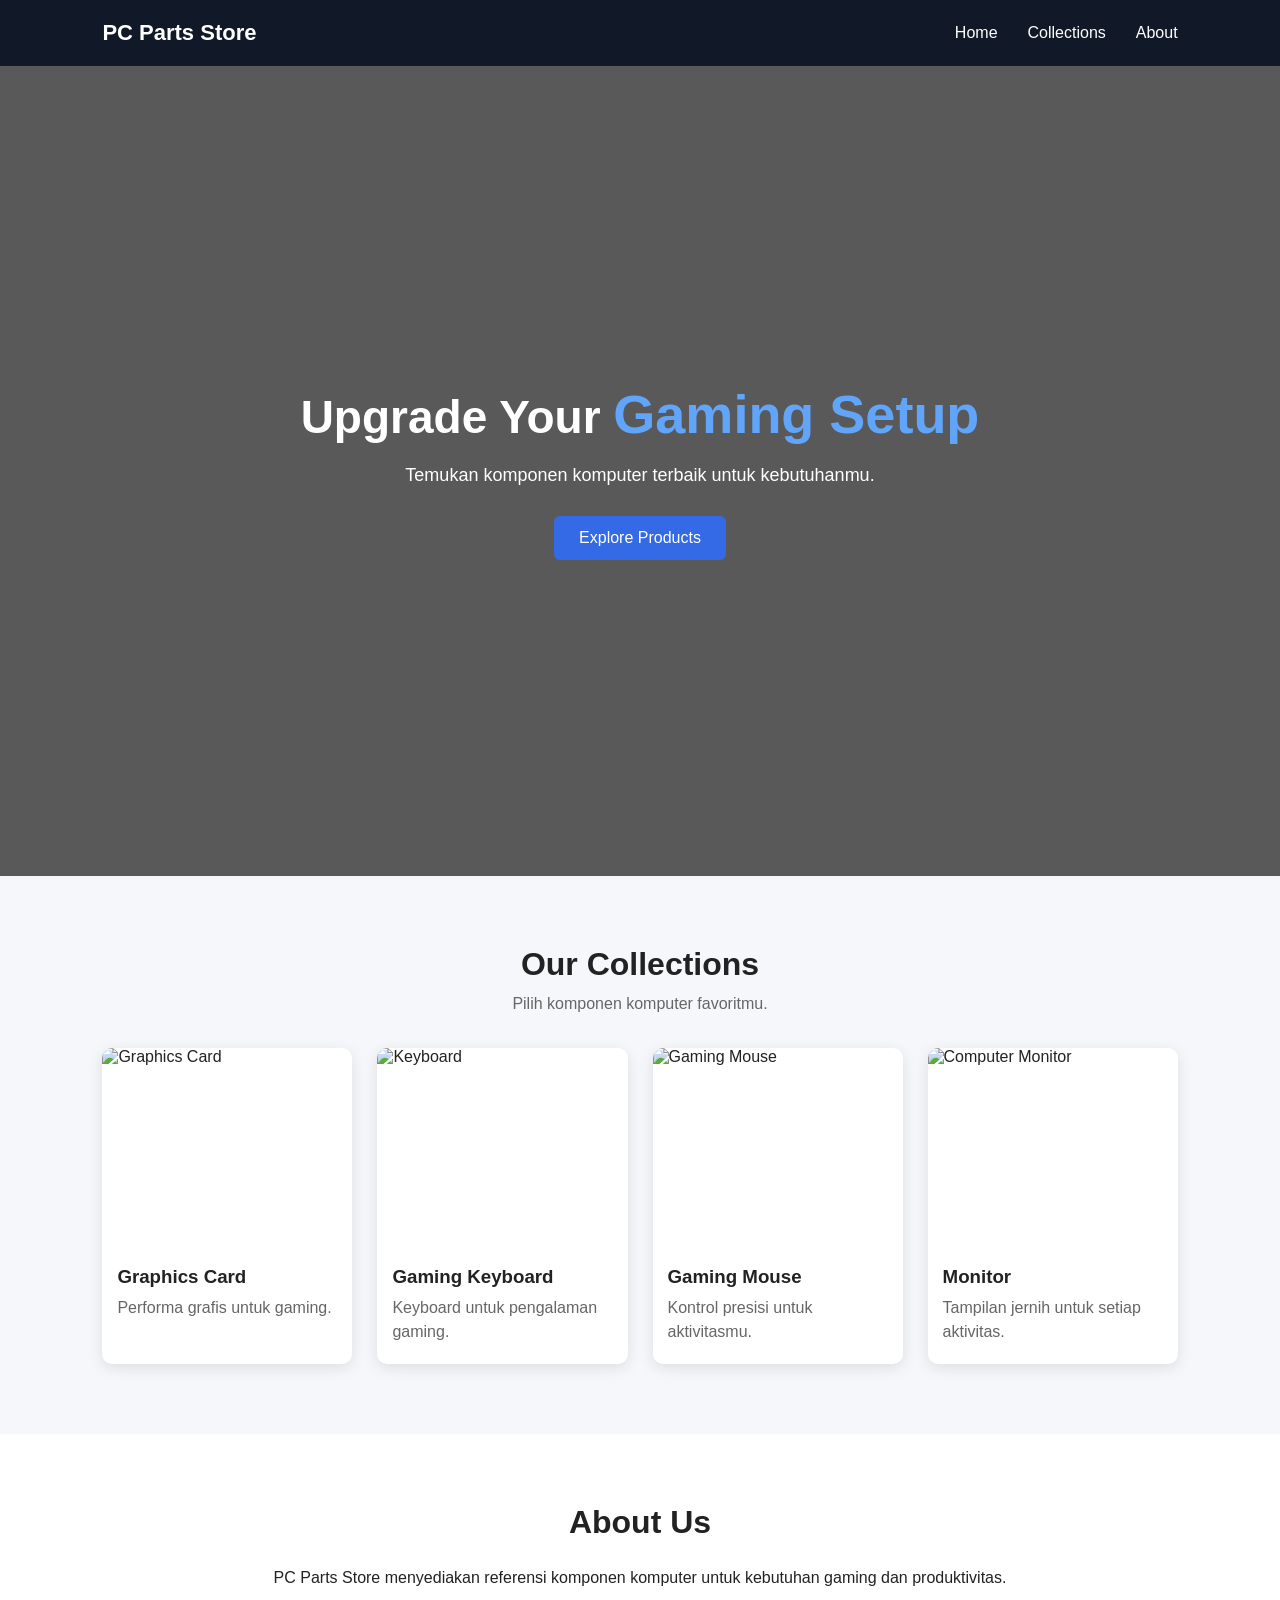
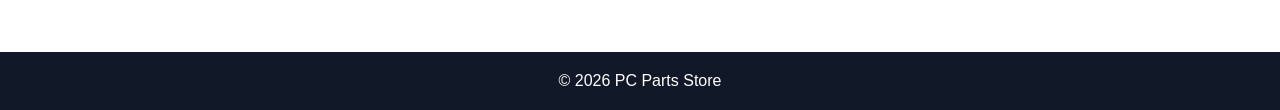
==== Praktikum_M04/index.html @ b35d94f1 "PraktikumM04" ====
<!DOCTYPE html>
<html lang="id">
<head>
    <meta charset="UTF-8">
    <meta name="viewport" content="width=device-width, initial-scale=1.0">
    <title>PC Parts Store</title>
    <link rel="stylesheet" href="style.css">
</head>
<body>
    <nav class="navbar">
        <a href="#home" class="logo">PC Parts Store</a>

        <div class="nav-menu">
            <a href="#home">Home</a>
            <a href="#collections">Collections</a>
            <a href="#about">About</a>
        </div>
    </nav>

    <section id="home" class="home">
        <div class="home-content">
            <h1>Upgrade Your <span>Gaming Setup</span></h1>
            <p>Temukan komponen komputer terbaik untuk kebutuhanmu.</p>
            <a href="#collections" class="shop-button">Explore Products</a>
        </div>
    </section>

    <section id="collections" class="collections">
        <h2>Our Collections</h2>
        <p class="section-description">Pilih komponen komputer favoritmu.</p>

        <div class="product-container">
            <div class="product-card">
                <img src="https://images.unsplash.com/photo-1591488320449-011701bb6704?w=600" alt="Graphics Card">
                <h3>Graphics Card</h3>
                <p>Performa grafis untuk gaming.</p>
            </div>

            <div class="product-card">
                <img src="https://images.unsplash.com/photo-1541140532154-b024d705b90a?w=600" alt="Keyboard">
                <h3>Gaming Keyboard</h3>
                <p>Keyboard untuk pengalaman gaming.</p>
            </div>

            <div class="product-card">
                <img src="https://images.unsplash.com/photo-1527814050087-3793815479db?w=600" alt="Gaming Mouse">
                <h3>Gaming Mouse</h3>
                <p>Kontrol presisi untuk aktivitasmu.</p>
            </div>

            <div class="product-card">
                <img src="https://images.unsplash.com/photo-1587831990711-23ca6441447b?w=600" alt="Computer Monitor">
                <h3>Monitor</h3>
                <p>Tampilan jernih untuk setiap aktivitas.</p>
            </div>
        </div>
    </section>

    <section id="about" class="about">
        <h2>About Us</h2>
        <p>PC Parts Store menyediakan referensi komponen komputer untuk kebutuhan gaming dan produktivitas.</p>
    </section>

    <footer>
        <p>&copy; 2026 PC Parts Store</p>
    </footer>
</body>
</html>
---- Praktikum_M04/style.css ----
* {
    margin: 0;
    padding: 0;
    box-sizing: border-box;
}

html {
    scroll-behavior: smooth;
    scroll-padding-top: 80px;
}

body {
    font-family: Arial, sans-serif;
    color: #222;
}

.login-page {
    min-height: 100vh;
    display: flex;
    justify-content: center;
    align-items: center;
    background: linear-gradient(135deg, #141e30, #243b55);
    padding: 20px;
}

.login-container {
    width: 100%;
    max-width: 400px;
    padding: 35px;
    background: white;
    border-radius: 12px;
    box-shadow: 0 8px 25px rgba(0, 0, 0, 0.25);
}

.login-container h1 {
    text-align: center;
    margin-bottom: 10px;
}

.login-container p {
    text-align: center;
    margin-bottom: 25px;
    color: #666;
}

.login-container label {
    display: block;
    margin-bottom: 8px;
    font-weight: bold;
}

.login-container input {
    width: 100%;
    padding: 12px;
    margin-bottom: 18px;
    border: 1px solid #ccc;
    border-radius: 6px;
    font-size: 15px;
}

.login-container input:focus {
    outline: none;
    border-color: #356ae6;
    background-color: #eaf1ff;
}

.login-container button {
    width: 100%;
    padding: 12px;
    border: none;
    border-radius: 6px;
    background-color: #356ae6;
    color: white;
    font-size: 16px;
    cursor: pointer;
    transition: 0.3s;
}

.login-container button:hover {
    background-color: black;
    color: white;
}

.navbar {
    position: sticky;
    top: 0;
    z-index: 1000;
    display: flex;
    justify-content: space-between;
    align-items: center;
    padding: 20px 8%;
    background-color: #111827;
}

.logo {
    color: white;
    text-decoration: none;
    font-size: 22px;
    font-weight: bold;
}

.nav-menu {
    display: flex;
    gap: 30px;
}

.nav-menu a {
    color: white;
    text-decoration: none;
    transition: color 0.3s;
}

.nav-menu a:hover {
    color: #60a5fa;
}

.home {
    min-height: 90vh;
    display: flex;
    justify-content: center;
    align-items: center;
    text-align: center;
    padding: 40px 20px;
    color: white;
    background:
        linear-gradient(rgba(0, 0, 0, 0.65), rgba(0, 0, 0, 0.65)),
        url("https://images.unsplash.com/photo-1593640408182-31c70c8268f5?w=1600")
        center / cover no-repeat;
}

.home-content h1 {
    font-size: 46px;
    margin-bottom: 20px;
}

.home-content h1 span {
    color: #60a5fa;
    font-size: 54px;
}

.home-content p {
    font-size: 18px;
    margin-bottom: 30px;
}

.shop-button {
    display: inline-block;
    padding: 13px 25px;
    background-color: #356ae6;
    color: white;
    text-decoration: none;
    border-radius: 6px;
    transition: 0.3s;
}

.shop-button:hover {
    background-color: black;
}

.collections {
    padding: 70px 8%;
    text-align: center;
    background-color: #f5f7fa;
}

.collections h2,
.about h2 {
    font-size: 32px;
    margin-bottom: 12px;
}

.section-description {
    color: #666;
    margin-bottom: 35px;
}

.product-container {
    display: grid;
    grid-template-columns: repeat(4, minmax(0, 1fr));
    gap: 25px;
}

.product-card {
    overflow: hidden;
    background-color: white;
    border-radius: 10px;
    box-shadow: 0 4px 15px rgba(0, 0, 0, 0.1);
    text-align: left;
}

.product-card img {
    display: block;
    width: 100%;
    height: 200px;
    object-fit: cover;
}

.product-card h3 {
    padding: 18px 15px 8px;
}

.product-card p {
    padding: 0 15px 20px;
    color: #666;
    line-height: 1.5;
}

.about {
    padding: 60px 8%;
    text-align: center;
    line-height: 1.8;
}

footer {
    padding: 20px;
    background-color: #111827;
    color: white;
    text-align: center;
}

@media (max-width: 767px) {
    .navbar {
        padding: 18px 5%;
    }

    .logo {
        font-size: 18px;
    }

    .nav-menu {
        gap: 12px;
    }

    .nav-menu a {
        font-size: 13px;
    }

    .home-content h1 {
        font-size: 30px;
    }

    .home-content h1 span {
        font-size: 34px;
    }

    .home-content p {
        font-size: 15px;
        line-height: 1.6;
    }

    .product-container {
        grid-template-columns: repeat(2, minmax(0, 1fr));
        gap: 15px;
    }

    .product-card img {
        height: 150px;
    }

    .product-card h3 {
        font-size: 16px;
    }

    .product-card p {
        font-size: 13px;
    }
}

@media (max-width: 400px) {
    .navbar {
        flex-direction: column;
        gap: 15px;
    }

    .nav-menu {
        gap: 20px;
    }

    .home-content h1 {
        font-size: 26px;
    }

    .home-content h1 span {
        font-size: 29px;
    }
}
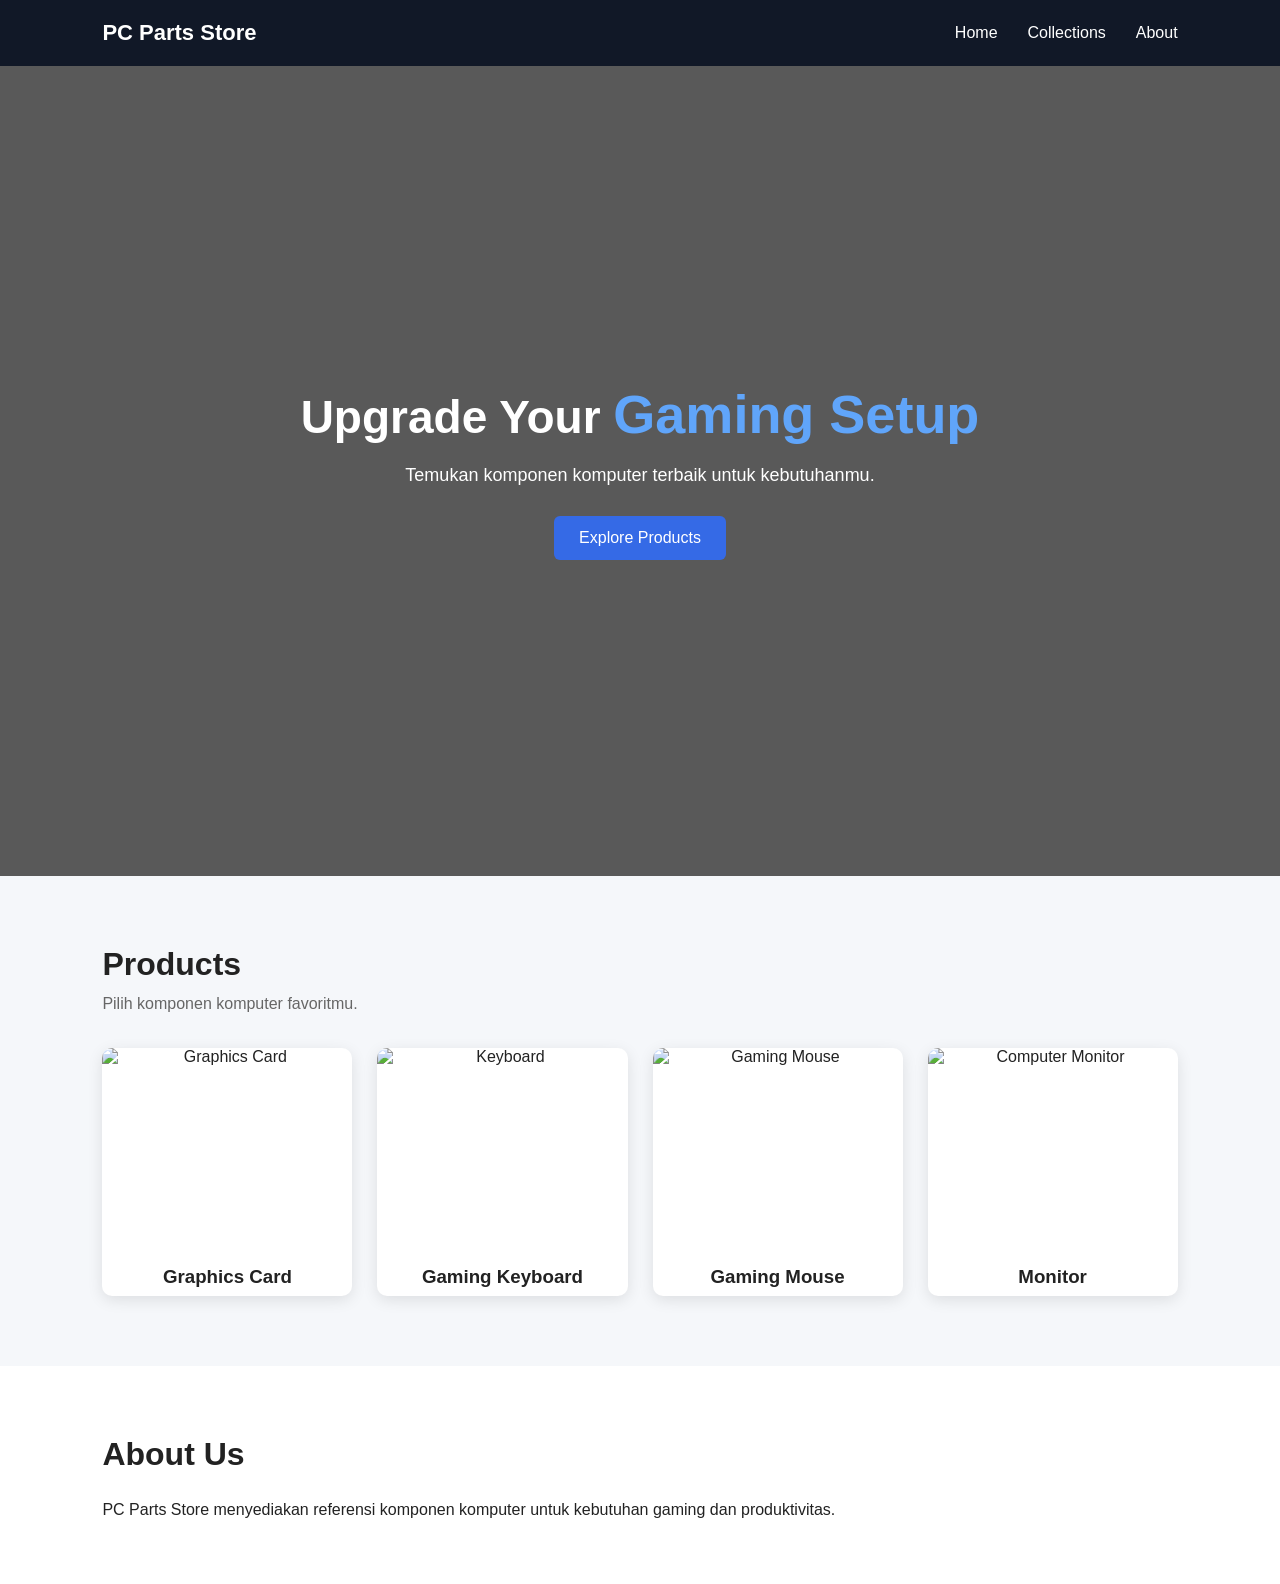
==== commit 00583f67: "revisi2" ====
--- a/Praktikum_M04/index.html
+++ b/Praktikum_M04/index.html
@@ -26,32 +26,28 @@
     </section>
 
     <section id="collections" class="collections">
-        <h2>Our Collections</h2>
+        <h2>Products</h2>
         <p class="section-description">Pilih komponen komputer favoritmu.</p>
 
         <div class="product-container">
             <div class="product-card">
                 <img src="https://images.unsplash.com/photo-1591488320449-011701bb6704?w=600" alt="Graphics Card">
                 <h3>Graphics Card</h3>
-                <p>Performa grafis untuk gaming.</p>
             </div>
 
             <div class="product-card">
                 <img src="https://images.unsplash.com/photo-1541140532154-b024d705b90a?w=600" alt="Keyboard">
                 <h3>Gaming Keyboard</h3>
-                <p>Keyboard untuk pengalaman gaming.</p>
             </div>
 
             <div class="product-card">
                 <img src="https://images.unsplash.com/photo-1527814050087-3793815479db?w=600" alt="Gaming Mouse">
                 <h3>Gaming Mouse</h3>
-                <p>Kontrol presisi untuk aktivitasmu.</p>
             </div>
 
             <div class="product-card">
                 <img src="https://images.unsplash.com/photo-1587831990711-23ca6441447b?w=600" alt="Computer Monitor">
                 <h3>Monitor</h3>
-                <p>Tampilan jernih untuk setiap aktivitas.</p>
             </div>
         </div>
     </section>
@@ -61,8 +57,5 @@
         <p>PC Parts Store menyediakan referensi komponen komputer untuk kebutuhan gaming dan produktivitas.</p>
     </section>
 
-    <footer>
-        <p>&copy; 2026 PC Parts Store</p>
-    </footer>
 </body>
 </html>
--- a/Praktikum_M04/style.css
+++ b/Praktikum_M04/style.css
@@ -111,7 +111,7 @@
 }
 
 .nav-menu a:hover {
-    color: #60a5fa;
+    background-color: #60a5fa;
 }
 
 .home {
@@ -159,7 +159,7 @@
 
 .collections {
     padding: 70px 8%;
-    text-align: center;
+    text-align: left;
     background-color: #f5f7fa;
 }
 
@@ -185,7 +185,7 @@
     background-color: white;
     border-radius: 10px;
     box-shadow: 0 4px 15px rgba(0, 0, 0, 0.1);
-    text-align: left;
+    text-align: center;
 }
 
 .product-card img {
@@ -207,7 +207,7 @@
 
 .about {
     padding: 60px 8%;
-    text-align: center;
+    text-align: left;
     line-height: 1.8;
 }
 
